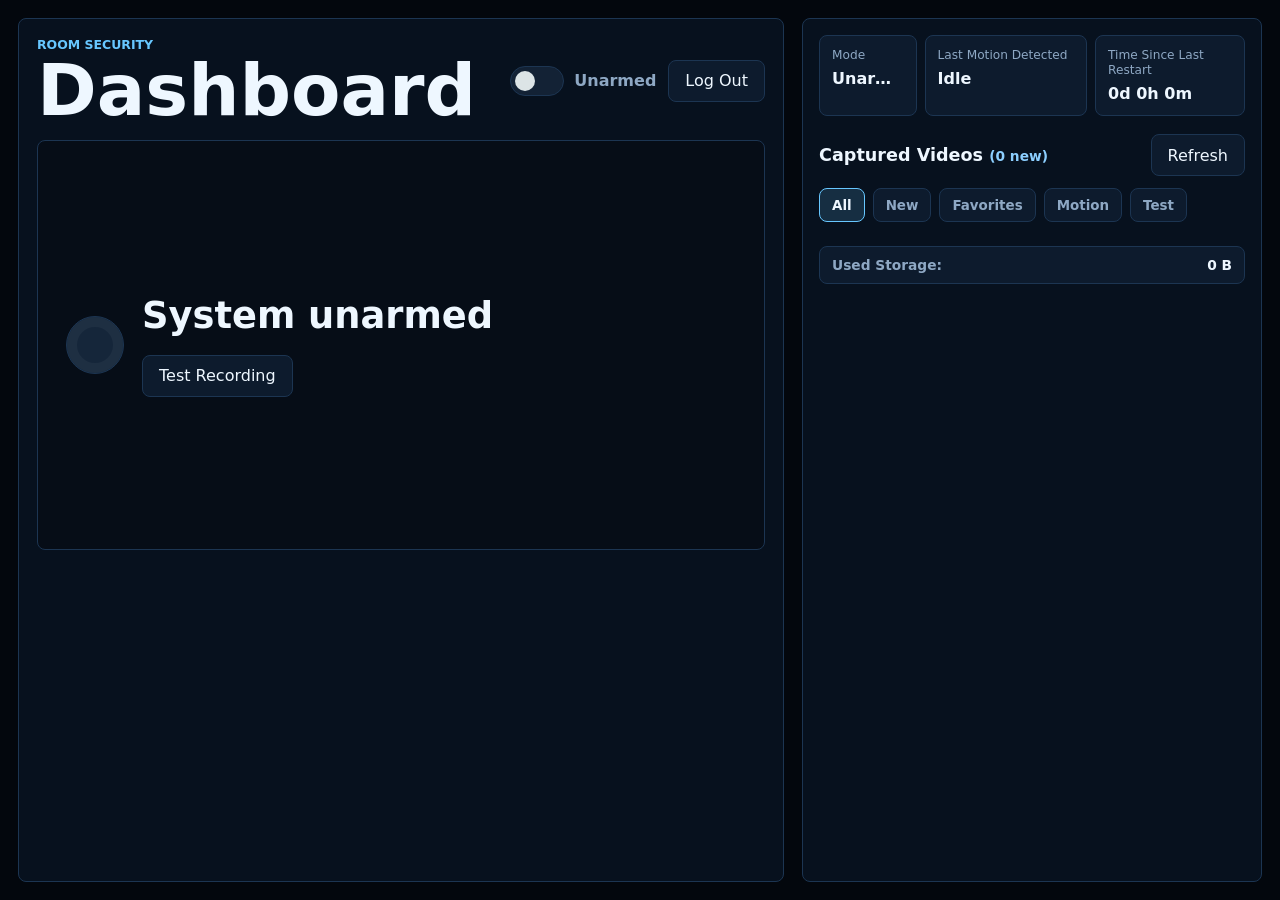
==== public/index.html @ 054a7346 "Add count for captured videos" ====
<!doctype html>
<html lang="en">
  <head>
    <meta charset="utf-8">
    <meta name="viewport" content="width=device-width, initial-scale=1">
    <title>Room Security Dashboard</title>
    <link rel="icon" href="favicon.ico" type="image/x-icon">
    <link rel="stylesheet" href="styles.css">
  </head>
  <body>
    <main class="app-shell">
      <section class="camera-panel" aria-label="Live camera monitor">
        <div class="topbar">
          <div>
            <p class="eyebrow">Room Security</p>
            <h1>Dashboard</h1>
          </div>
          <div class="topbar-actions">
            <label class="arm-switch">
              <input id="armedToggle" type="checkbox">
              <span class="track" aria-hidden="true"></span>
              <span id="armedLabel">Unarmed</span>
            </label>
            <button id="logoutButton" type="button">Log Out</button>
          </div>
        </div>

        <div class="sensor-panel">
          <div id="systemLight" class="system-light" aria-hidden="true"></div>
          <div>
            <h2 id="systemSummary">System unarmed</h2>
            <p id="systemDetail"></p>
            <div class="sensor-actions">
              <button id="testRecordingButton" type="button">Test Recording</button>
            </div>
          </div>
          <div id="recordingBadge" class="recording-badge" hidden>Recording</div>
        </div>
      </section>

      <aside class="side-panel" aria-label="Security events">
        <div class="status-grid">
          <div>
            <span class="metric-label">Mode</span>
            <strong id="modeMetric">Unarmed</strong>
          </div>
          <div>
            <span class="metric-label">Last Motion Detected</span>
            <strong id="motionMetric">Idle</strong>
          </div>
          <div>
            <span class="metric-label">Time Since Last Restart</span>
            <strong id="uptimeMetric">0d 0h 0m</strong>
          </div>
        </div>

        <div class="events-header">
          <h2>Captured Videos <span id="newClipsCount">(0 new)</span></h2>
          <button id="refreshButton" type="button">Refresh</button>
        </div>
        <div class="capture-filters" role="tablist" aria-label="Capture filters">
          <button type="button" role="tab" aria-selected="true" data-filter="all">All</button>
          <button type="button" role="tab" aria-selected="false" data-filter="new">New</button>
          <button type="button" role="tab" aria-selected="false" data-filter="favorites">Favorites</button>
          <button type="button" role="tab" aria-selected="false" data-filter="motion">Motion</button>
          <button type="button" role="tab" aria-selected="false" data-filter="test">Test</button>
        </div>
        <div id="capturesList" class="captures-list"></div>
        <div class="storage-summary">
          <span>Used Storage:</span>
          <strong id="storageMetric">0 B</strong>
        </div>
      </aside>
    </main>

    <template id="captureTemplate">
      <article class="capture-card">
        <video controls preload="metadata"></video>
        <div>
          <h3></h3>
          <p></p>
        </div>
        <div class="capture-actions">
          <button class="favorite-button" type="button" aria-pressed="false">Favorite</button>
          <a class="download-button" aria-label="Download recording" title="Download recording">
            <svg aria-hidden="true" viewBox="0 0 24 24">
              <path d="M12 3v12"></path>
              <path d="M7 10l5 5 5-5"></path>
              <path d="M5 21h14"></path>
            </svg>
          </a>
          <button class="delete-button" type="button" aria-label="Delete recording" title="Delete recording">
            <svg aria-hidden="true" viewBox="0 0 24 24">
              <path d="M3 6h18"></path>
              <path d="M8 6V4h8v2"></path>
              <path d="M6 6l1 15h10l1-15"></path>
              <path d="M10 11v6"></path>
              <path d="M14 11v6"></path>
            </svg>
          </button>
        </div>
      </article>
    </template>

    <script src="app.js"></script>
  </body>
</html>
---- public/styles.css ----
:root {
  color-scheme: dark;
  --bg: #03070d;
  --panel: #07111e;
  --panel-strong: #0d1b2d;
  --text: #eef7ff;
  --muted: #8ea8c4;
  --line: #1c3552;
  --accent: #67c7ff;
  --accent-strong: #1f8fd1;
  --danger: #ff5f7a;
  --warning: #8ccfff;
}

* {
  box-sizing: border-box;
}

[hidden] {
  display: none !important;
}

body {
  margin: 0;
  min-height: 100vh;
  font-family: Inter, ui-sans-serif, system-ui, -apple-system, BlinkMacSystemFont, "Segoe UI", sans-serif;
  background: var(--bg);
  color: var(--text);
}

button,
input,
.download-button {
  font: inherit;
}

button {
  min-height: 42px;
  border: 1px solid var(--line);
  border-radius: 8px;
  padding: 0 16px;
  background: var(--panel-strong);
  color: var(--text);
  cursor: pointer;
}

.download-button {
  min-height: 42px;
  border: 1px solid var(--line);
  border-radius: 8px;
  background: var(--panel-strong);
  color: var(--text);
  cursor: pointer;
  text-decoration: none;
}

button:disabled {
  cursor: not-allowed;
  opacity: 0.45;
}

.primary-button {
  border-color: transparent;
  background: var(--accent);
  color: #03101a;
  font-weight: 700;
}

.app-shell {
  display: grid;
  grid-template-columns: minmax(0, 1fr) 460px;
  gap: 18px;
  min-height: 100vh;
  padding: 18px;
}

.camera-panel,
.side-panel {
  min-width: 0;
  border: 1px solid var(--line);
  border-radius: 8px;
  background: var(--panel);
}

.camera-panel {
  display: flex;
  flex-direction: column;
  gap: 16px;
  padding: 18px;
}

.topbar,
.controls,
.events-header,
.arm-switch,
.field {
  display: flex;
  align-items: center;
}

.topbar {
  justify-content: space-between;
  gap: 16px;
}

.topbar-actions {
  display: flex;
  align-items: center;
  gap: 12px;
}

.eyebrow {
  margin: 0 0 4px;
  color: var(--accent);
  font-size: 0.78rem;
  font-weight: 800;
  letter-spacing: 0;
  text-transform: uppercase;
}

h1,
h2,
h3,
p {
  margin: 0;
}

h1 {
  font-size: clamp(2rem, 7vw, 4.5rem);
  line-height: 0.95;
}

.arm-switch {
  flex: 0 0 auto;
  gap: 10px;
  color: var(--muted);
  font-weight: 700;
}

.arm-switch input {
  position: absolute;
  opacity: 0;
}

.track {
  width: 54px;
  height: 30px;
  border: 1px solid var(--line);
  border-radius: 999px;
  background: #132235;
  position: relative;
}

.track::after {
  content: "";
  position: absolute;
  top: 4px;
  left: 4px;
  width: 20px;
  height: 20px;
  border-radius: 50%;
  background: #dce4e6;
  transition: transform 160ms ease, background 160ms ease;
}

.arm-switch input:checked + .track {
  background: rgba(103, 199, 255, 0.2);
  border-color: var(--accent);
}

.arm-switch input:checked + .track::after {
  transform: translateX(24px);
  background: var(--accent);
}

.sensor-panel {
  position: relative;
  width: min(100%, 760px);
  aspect-ratio: 16 / 9;
  min-height: 0;
  display: grid;
  grid-template-columns: auto minmax(0, 1fr);
  gap: 18px;
  align-items: center;
  padding: 28px;
  overflow: hidden;
  border: 1px solid var(--line);
  border-radius: 8px;
  background: #060d17;
}

.sensor-panel h2 {
  margin: 0 0 8px;
  font-size: clamp(1.4rem, 3vw, 2.3rem);
}

.sensor-panel p {
  max-width: 540px;
  color: var(--muted);
  line-height: 1.5;
}

.sensor-actions {
  display: flex;
  gap: 10px;
  margin-top: 18px;
}

.system-light {
  width: 58px;
  height: 58px;
  border: 1px solid var(--line);
  border-radius: 50%;
  background: #15263a;
  box-shadow: inset 0 0 0 10px rgba(255, 255, 255, 0.04);
}

.system-light[data-state="armed"] {
  background: var(--accent);
  box-shadow: 0 0 28px rgba(103, 199, 255, 0.28);
}

.system-light[data-state="recording"] {
  background: var(--danger);
  box-shadow: 0 0 28px rgba(255, 92, 92, 0.32);
}

.recording-badge {
  position: absolute;
  top: 14px;
  right: 14px;
  border-radius: 999px;
  padding: 8px 12px;
  background: var(--danger);
  color: white;
  font-weight: 800;
}

.controls {
  flex-wrap: wrap;
  gap: 10px;
}

.field {
  gap: 10px;
  min-height: 42px;
  padding: 0 12px;
  border: 1px solid var(--line);
  border-radius: 8px;
  background: var(--panel-strong);
  color: var(--muted);
}

.field input[type="number"] {
  width: 64px;
  border: 0;
  background: transparent;
  color: var(--text);
}

.field input[type="range"] {
  width: 150px;
}

.side-panel {
  padding: 16px;
  overflow: auto;
}

.status-grid {
  display: grid;
  grid-template-columns: minmax(92px, 0.75fr) minmax(150px, 1.25fr) minmax(150px, 1fr);
  gap: 8px;
  margin-bottom: 18px;
}

.status-grid > div {
  border: 1px solid var(--line);
  border-radius: 8px;
  padding: 12px;
  background: var(--panel-strong);
}

.metric-label {
  display: block;
  margin-bottom: 6px;
  color: var(--muted);
  font-size: 0.76rem;
  line-height: 1.25;
}

.status-grid strong {
  display: block;
  overflow: hidden;
  text-overflow: ellipsis;
  white-space: nowrap;
}

.events-header {
  justify-content: space-between;
  gap: 12px;
  margin-bottom: 12px;
}

.events-header h2 {
  font-size: 1.1rem;
}

#newClipsCount {
  color: var(--warning);
  font-size: 0.86rem;
  font-weight: 800;
}

.capture-filters {
  display: flex;
  flex-wrap: wrap;
  gap: 8px;
  margin-bottom: 12px;
}

.capture-filters button {
  min-height: 34px;
  padding: 0 12px;
  color: var(--muted);
  font-size: 0.84rem;
  font-weight: 700;
}

.capture-filters button[aria-selected="true"] {
  border-color: var(--accent);
  background: rgba(103, 199, 255, 0.16);
  color: var(--text);
}

.captures-list {
  display: grid;
  gap: 12px;
}

.storage-summary {
  display: flex;
  justify-content: space-between;
  gap: 12px;
  margin-top: 12px;
  border: 1px solid var(--line);
  border-radius: 8px;
  padding: 10px 12px;
  background: var(--panel-strong);
  color: var(--muted);
  font-size: 0.86rem;
  font-weight: 700;
}

.storage-summary strong {
  color: var(--text);
}

.capture-card {
  display: grid;
  grid-template-columns: 132px minmax(0, 1fr) auto;
  gap: 12px;
  align-items: center;
  border: 1px solid var(--line);
  border-radius: 8px;
  padding: 10px;
  background: var(--panel-strong);
}

.capture-card[data-viewed="false"] {
  border-color: rgba(255, 214, 102, 0.8);
  background: #33280f;
}

.capture-card[data-viewed="false"]::before {
  content: "New";
  align-self: start;
  justify-self: start;
  border-radius: 999px;
  padding: 4px 8px;
  background: #ffd666;
  color: #1a1200;
  font-size: 0.72rem;
  font-weight: 800;
  grid-column: 1 / -1;
  line-height: 1;
}

.capture-card video {
  width: 132px;
  aspect-ratio: 16 / 9;
  border-radius: 6px;
  background: #050607;
}

.capture-card h3 {
  overflow-wrap: anywhere;
  font-size: 0.94rem;
}

.capture-card p {
  margin-top: 4px;
  color: var(--muted);
  font-size: 0.84rem;
}

.favorite-button {
  min-width: 92px;
  border-color: rgba(140, 207, 255, 0.45);
  color: var(--warning);
}

.favorite-button[aria-pressed="true"] {
  background: var(--warning);
  color: #03101a;
  font-weight: 700;
}

.capture-actions {
  display: flex;
  align-items: center;
  gap: 8px;
}

.download-button,
.delete-button {
  display: inline-grid;
  place-items: center;
  width: 42px;
  min-width: 42px;
  padding: 0;
  border-color: rgba(255, 92, 92, 0.45);
  color: var(--danger);
}

.download-button {
  border-color: rgba(103, 199, 255, 0.45);
  color: var(--accent);
}

.delete-button svg {
  width: 20px;
  height: 20px;
  fill: none;
  stroke: currentColor;
  stroke-linecap: round;
  stroke-linejoin: round;
  stroke-width: 2;
}

.download-button svg {
  width: 20px;
  height: 20px;
  fill: none;
  stroke: currentColor;
  stroke-linecap: round;
  stroke-linejoin: round;
  stroke-width: 2;
}

.download-button:hover {
  background: rgba(103, 199, 255, 0.14);
}

.delete-button:hover {
  background: rgba(255, 92, 92, 0.16);
}

.empty-state {
  border: 1px dashed var(--line);
  border-radius: 8px;
  padding: 20px;
  color: var(--muted);
  text-align: center;
}

.login-page {
  display: grid;
  place-items: center;
  padding: 18px;
}

.login-shell {
  width: min(100%, 420px);
}

.login-panel {
  display: grid;
  gap: 16px;
  border: 1px solid var(--line);
  border-radius: 8px;
  padding: 22px;
  background: var(--panel);
}

.login-panel h1 {
  margin-bottom: 8px;
  font-size: 2.2rem;
}

.login-field {
  display: grid;
  gap: 8px;
  color: var(--muted);
  font-weight: 700;
}

.login-field input {
  min-height: 44px;
  border: 1px solid var(--line);
  border-radius: 8px;
  padding: 0 12px;
  background: var(--panel-strong);
  color: var(--text);
}

.login-error {
  color: var(--danger);
}

@media (max-width: 900px) {
  .app-shell {
    grid-template-columns: 1fr;
  }

  .sensor-panel {
    width: 100%;
  }
}

@media (max-width: 540px) {
  .app-shell {
    padding: 10px;
  }

  .topbar {
    align-items: flex-start;
    flex-direction: column;
  }

  .topbar-actions {
    width: 100%;
    justify-content: space-between;
  }

  .controls > *,
  .field {
    width: 100%;
  }

  .field {
    justify-content: space-between;
  }

  .field input[type="range"] {
    width: 45%;
  }

  .status-grid,
  .capture-card {
    grid-template-columns: 1fr;
  }

  .sensor-panel {
    grid-template-columns: 1fr;
    aspect-ratio: auto;
    min-height: 220px;
  }

  .capture-actions {
    justify-content: space-between;
  }

  .capture-card video {
    width: 100%;
  }
}
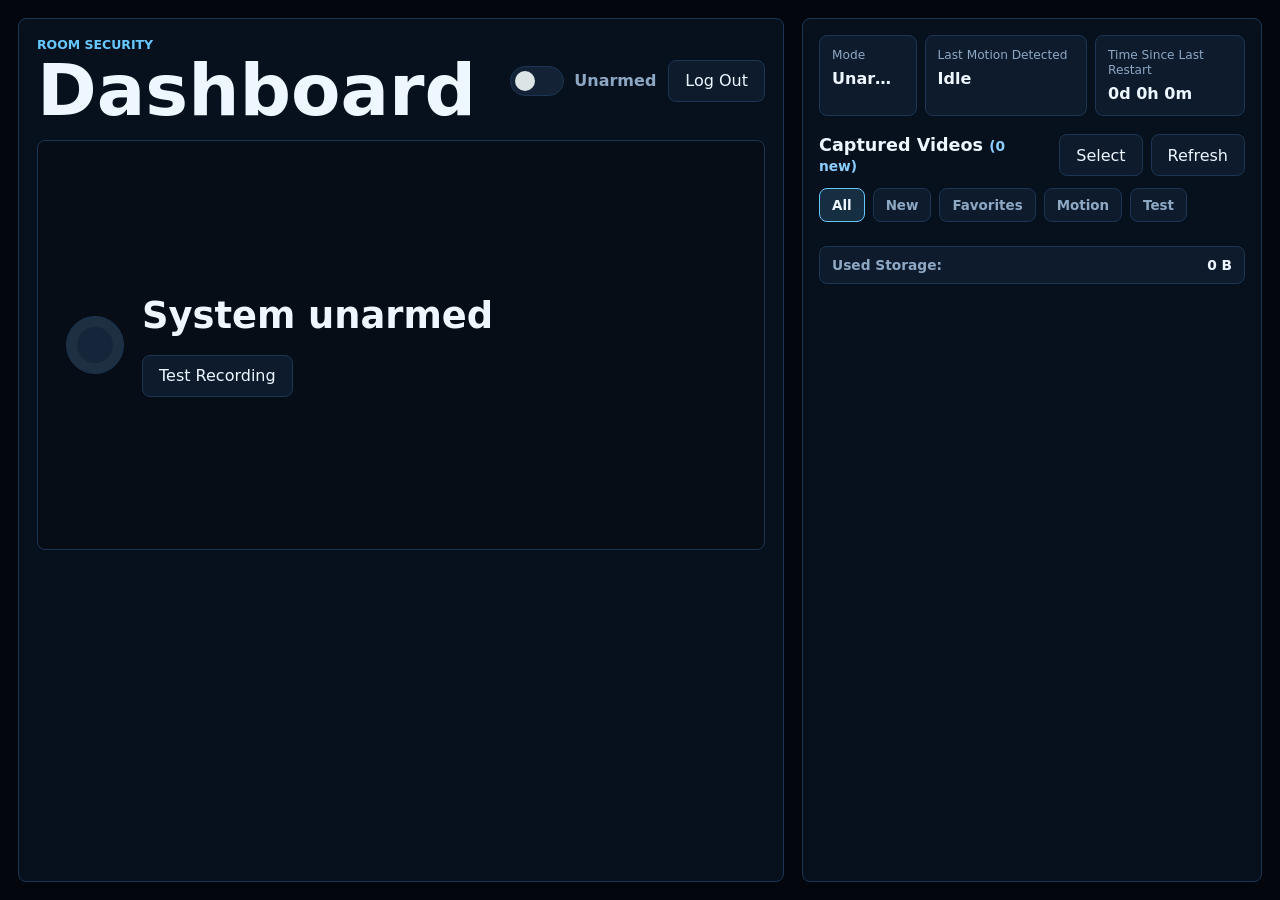
==== commit 6ab451d1: "Add option to select multiple clips at once" ====
--- a/public/index.html
+++ b/public/index.html
@@ -56,7 +56,10 @@
 
         <div class="events-header">
           <h2>Captured Videos <span id="newClipsCount">(0 new)</span></h2>
-          <button id="refreshButton" type="button">Refresh</button>
+          <div class="events-actions">
+            <button id="selectModeButton" type="button">Select</button>
+            <button id="refreshButton" type="button">Refresh</button>
+          </div>
         </div>
         <div class="capture-filters" role="tablist" aria-label="Capture filters">
           <button type="button" role="tab" aria-selected="true" data-filter="all">All</button>
@@ -64,6 +67,13 @@
           <button type="button" role="tab" aria-selected="false" data-filter="favorites">Favorites</button>
           <button type="button" role="tab" aria-selected="false" data-filter="motion">Motion</button>
           <button type="button" role="tab" aria-selected="false" data-filter="test">Test</button>
+        </div>
+        <div class="bulk-actions" hidden>
+          <button id="selectAllButton" type="button">Select All</button>
+          <button id="selectVisibleButton" type="button">Select Visible</button>
+          <span id="selectionCount">0 selected</span>
+          <button id="downloadSelectedButton" type="button" disabled>Download Selected</button>
+          <button id="deleteSelectedButton" type="button" disabled>Delete Selected</button>
         </div>
         <div id="capturesList" class="captures-list"></div>
         <div class="storage-summary">
@@ -75,6 +85,9 @@
 
     <template id="captureTemplate">
       <article class="capture-card">
+        <label class="capture-select">
+          <input type="checkbox" aria-label="Select recording">
+        </label>
         <video controls preload="metadata"></video>
         <div>
           <h3></h3>
--- a/public/styles.css
+++ b/public/styles.css
@@ -302,6 +302,11 @@
   margin-bottom: 12px;
 }
 
+.events-actions {
+  display: flex;
+  gap: 8px;
+}
+
 .events-header h2 {
   font-size: 1.1rem;
 }
@@ -333,6 +338,33 @@
   color: var(--text);
 }
 
+.bulk-actions {
+  display: flex;
+  flex-wrap: wrap;
+  align-items: center;
+  gap: 8px;
+  margin-bottom: 12px;
+}
+
+.bulk-actions button {
+  min-height: 34px;
+  padding: 0 12px;
+  font-size: 0.84rem;
+  font-weight: 700;
+}
+
+.bulk-actions span {
+  color: var(--muted);
+  font-size: 0.84rem;
+  font-weight: 700;
+}
+
+#deleteSelectedButton[data-confirming="true"] {
+  border-color: var(--danger);
+  background: var(--danger);
+  color: white;
+}
+
 .captures-list {
   display: grid;
   gap: 12px;
@@ -358,13 +390,17 @@
 
 .capture-card {
   display: grid;
-  grid-template-columns: 132px minmax(0, 1fr) auto;
+  grid-template-columns: auto 132px minmax(0, 1fr) auto;
   gap: 12px;
   align-items: center;
   border: 1px solid var(--line);
   border-radius: 8px;
   padding: 10px;
   background: var(--panel-strong);
+}
+
+.capture-card[data-selecting="false"] {
+  grid-template-columns: 132px minmax(0, 1fr) auto;
 }
 
 .capture-card[data-viewed="false"] {
@@ -386,6 +422,18 @@
   line-height: 1;
 }
 
+.capture-select {
+  display: grid;
+  place-items: center;
+}
+
+.capture-select input {
+  width: 18px;
+  height: 18px;
+  accent-color: var(--accent);
+  cursor: pointer;
+}
+
 .capture-card video {
   width: 132px;
   aspect-ratio: 16 / 9;
@@ -466,6 +514,11 @@
   background: rgba(255, 92, 92, 0.16);
 }
 
+.delete-button[data-confirming="true"] {
+  background: var(--danger);
+  color: white;
+}
+
 .empty-state {
   border: 1px dashed var(--line);
   border-radius: 8px;
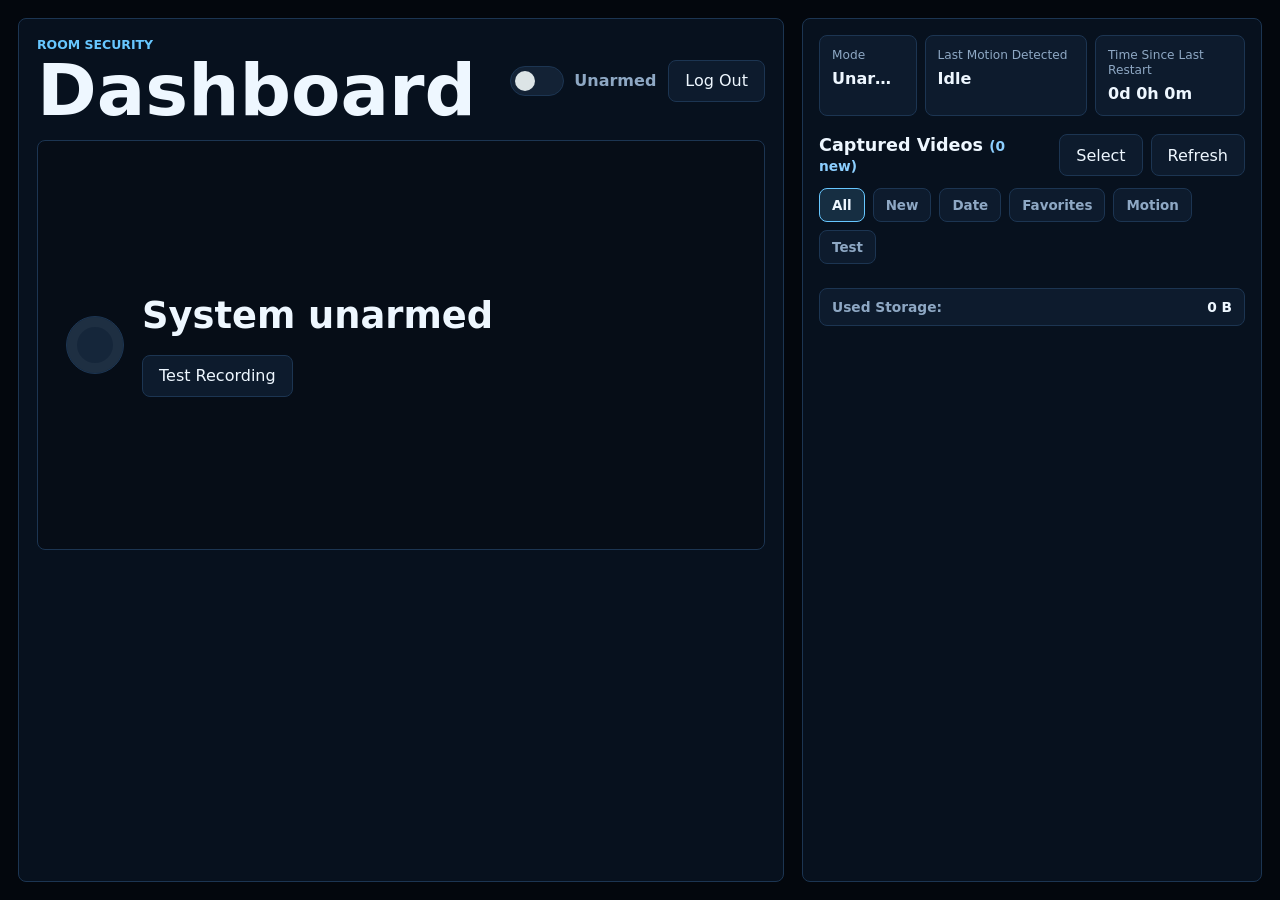
==== commit 3185547b: "Turn date into a category and bug fixes" ====
--- a/public/index.html
+++ b/public/index.html
@@ -61,9 +61,10 @@
             <button id="refreshButton" type="button">Refresh</button>
           </div>
         </div>
-        <div class="capture-filters" role="tablist" aria-label="Capture filters">
+        <div class="capture-filters" role="tablist" aria-label="Recording views">
           <button type="button" role="tab" aria-selected="true" data-filter="all">All</button>
           <button type="button" role="tab" aria-selected="false" data-filter="new">New</button>
+          <button type="button" role="tab" aria-selected="false" data-filter="date">Date</button>
           <button type="button" role="tab" aria-selected="false" data-filter="favorites">Favorites</button>
           <button type="button" role="tab" aria-selected="false" data-filter="motion">Motion</button>
           <button type="button" role="tab" aria-selected="false" data-filter="test">Test</button>
--- a/public/styles.css
+++ b/public/styles.css
@@ -370,6 +370,65 @@
   gap: 12px;
 }
 
+.capture-date-group {
+  overflow: hidden;
+  border: 1px solid var(--line);
+  border-radius: 8px;
+  background: rgba(13, 27, 45, 0.45);
+}
+
+.capture-date-summary {
+  display: grid;
+  grid-template-columns: auto minmax(0, 1fr) auto;
+  align-items: center;
+  gap: 12px;
+  padding: 12px 14px;
+  color: var(--text);
+  font-weight: 800;
+  cursor: pointer;
+  list-style: none;
+}
+
+.capture-date-summary::-webkit-details-marker {
+  display: none;
+}
+
+.capture-date-summary::before {
+  content: "";
+  width: 0;
+  height: 0;
+  border-top: 5px solid transparent;
+  border-bottom: 5px solid transparent;
+  border-left: 7px solid var(--accent);
+  transition: transform 160ms ease;
+}
+
+.capture-date-group[open] > .capture-date-summary::before {
+  transform: rotate(90deg);
+}
+
+.capture-date-summary:hover {
+  background: rgba(103, 199, 255, 0.08);
+}
+
+.capture-date-summary:focus-visible {
+  outline: 2px solid var(--accent);
+  outline-offset: -2px;
+}
+
+.capture-date-count {
+  margin-left: auto;
+  color: var(--muted);
+  font-size: 0.8rem;
+  font-weight: 700;
+}
+
+.capture-date-list {
+  display: grid;
+  gap: 10px;
+  padding: 0 10px 10px;
+}
+
 .storage-summary {
   display: flex;
   justify-content: space-between;
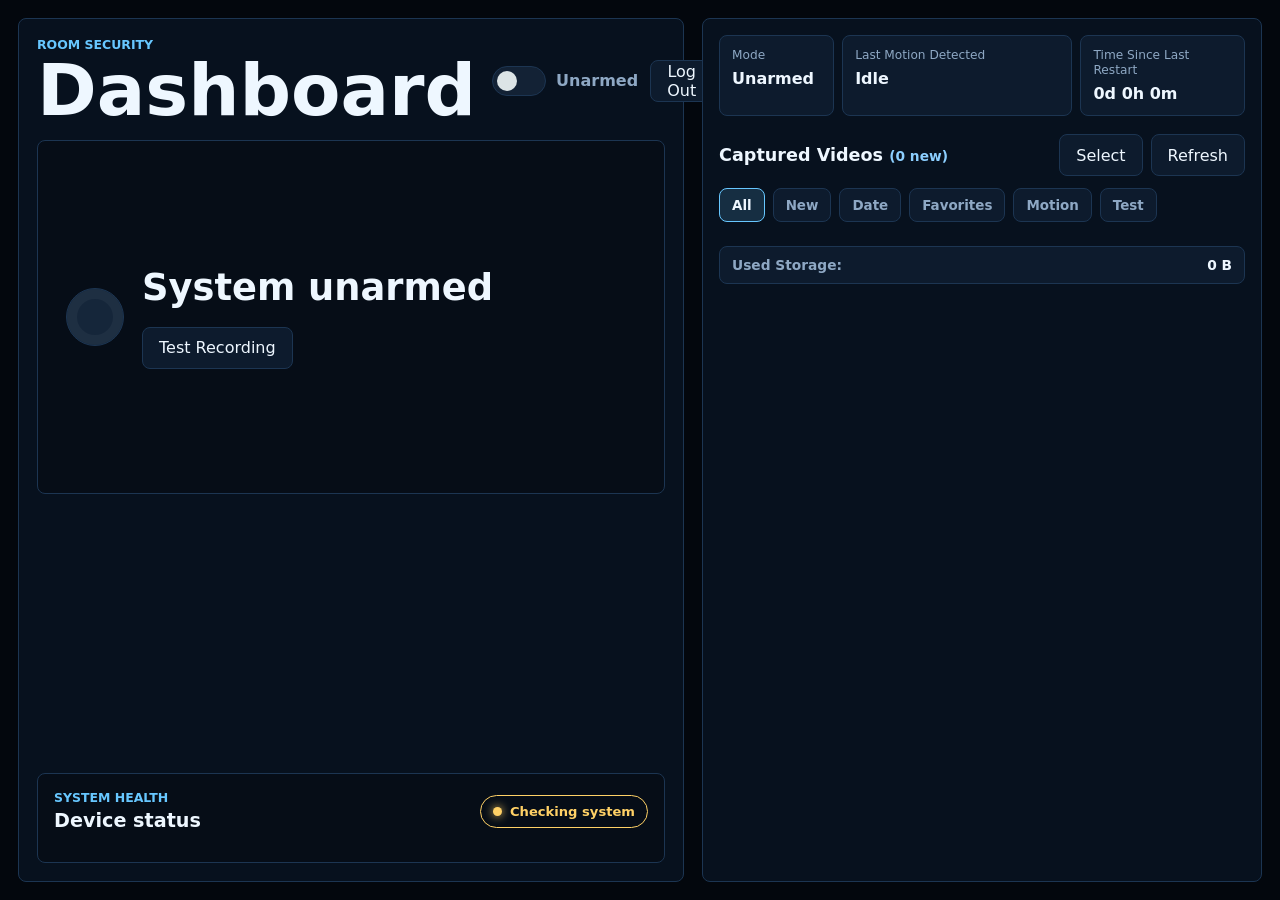
==== commit 0af7da9b: "Add system health monitoring features" ====
--- a/public/index.html
+++ b/public/index.html
@@ -36,6 +36,19 @@
           </div>
           <div id="recordingBadge" class="recording-badge" hidden>Recording</div>
         </div>
+
+        <section class="health-panel" aria-labelledby="healthHeading">
+          <div class="health-header">
+            <div>
+              <p class="eyebrow">System Health</p>
+              <h2 id="healthHeading">Device status</h2>
+            </div>
+            <div id="overallHealth" class="overall-health" data-health="warning" aria-live="polite">
+              Checking system
+            </div>
+          </div>
+          <div id="healthGrid" class="health-grid" aria-live="polite"></div>
+        </section>
       </section>
 
       <aside class="side-panel" aria-label="Security events">
--- a/public/styles.css
+++ b/public/styles.css
@@ -10,6 +10,9 @@
   --accent-strong: #1f8fd1;
   --danger: #ff5f7a;
   --warning: #8ccfff;
+  --health-good: #4ade80;
+  --health-warning: #ffd166;
+  --health-critical: #ff5f7a;
 }
 
 * {
@@ -68,7 +71,7 @@
 
 .app-shell {
   display: grid;
-  grid-template-columns: minmax(0, 1fr) 460px;
+  grid-template-columns: minmax(0, 1fr) 560px;
   gap: 18px;
   min-height: 100vh;
   padding: 18px;
@@ -236,6 +239,98 @@
   font-weight: 800;
 }
 
+.health-panel {
+  display: grid;
+  gap: 14px;
+  margin-top: auto;
+  border: 1px solid var(--line);
+  border-radius: 8px;
+  padding: 16px;
+  background: #060d17;
+}
+
+.health-header {
+  display: flex;
+  align-items: center;
+  justify-content: space-between;
+  gap: 16px;
+}
+
+.health-header h2 {
+  font-size: 1.2rem;
+}
+
+.overall-health {
+  display: flex;
+  align-items: center;
+  gap: 8px;
+  border: 1px solid currentColor;
+  border-radius: 999px;
+  padding: 8px 12px;
+  font-size: 0.82rem;
+  font-weight: 800;
+}
+
+.overall-health::before {
+  content: "";
+  width: 9px;
+  height: 9px;
+  flex: 0 0 auto;
+  border-radius: 50%;
+  background: currentColor;
+  box-shadow: 0 0 10px currentColor;
+}
+
+[data-health="good"] {
+  color: var(--health-good);
+}
+
+[data-health="warning"] {
+  color: var(--health-warning);
+}
+
+[data-health="critical"] {
+  color: var(--health-critical);
+}
+
+.health-grid {
+  display: grid;
+  grid-template-columns: repeat(auto-fit, minmax(150px, 1fr));
+  gap: 10px;
+}
+
+.health-item {
+  min-width: 0;
+  display: grid;
+  gap: 5px;
+  border: 1px solid var(--line);
+  border-top: 3px solid currentColor;
+  border-radius: 8px;
+  padding: 12px;
+  background: var(--panel-strong);
+}
+
+.health-item span {
+  color: var(--muted);
+  font-size: 0.76rem;
+  font-weight: 700;
+}
+
+.health-item strong {
+  overflow-wrap: anywhere;
+  color: currentColor;
+  font-size: 0.96rem;
+}
+
+.health-item small {
+  overflow: hidden;
+  color: var(--muted);
+  font-size: 0.73rem;
+  line-height: 1.35;
+  text-overflow: ellipsis;
+  white-space: nowrap;
+}
+
 .controls {
   flex-wrap: wrap;
   gap: 10px;
@@ -269,7 +364,7 @@
 
 .status-grid {
   display: grid;
-  grid-template-columns: minmax(92px, 0.75fr) minmax(150px, 1.25fr) minmax(150px, 1fr);
+  grid-template-columns: minmax(92px, 0.7fr) minmax(210px, 1.4fr) minmax(150px, 1fr);
   gap: 8px;
   margin-bottom: 18px;
 }
@@ -294,6 +389,12 @@
   overflow: hidden;
   text-overflow: ellipsis;
   white-space: nowrap;
+}
+
+#motionMetric {
+  overflow: visible;
+  text-overflow: clip;
+  white-space: normal;
 }
 
 .events-header {
@@ -630,7 +731,7 @@
   color: var(--danger);
 }
 
-@media (max-width: 900px) {
+@media (max-width: 1100px) {
   .app-shell {
     grid-template-columns: 1fr;
   }
@@ -686,4 +787,13 @@
   .capture-card video {
     width: 100%;
   }
-}
+
+  .health-header {
+    align-items: flex-start;
+    flex-direction: column;
+  }
+
+  .health-grid {
+    grid-template-columns: 1fr;
+  }
+}
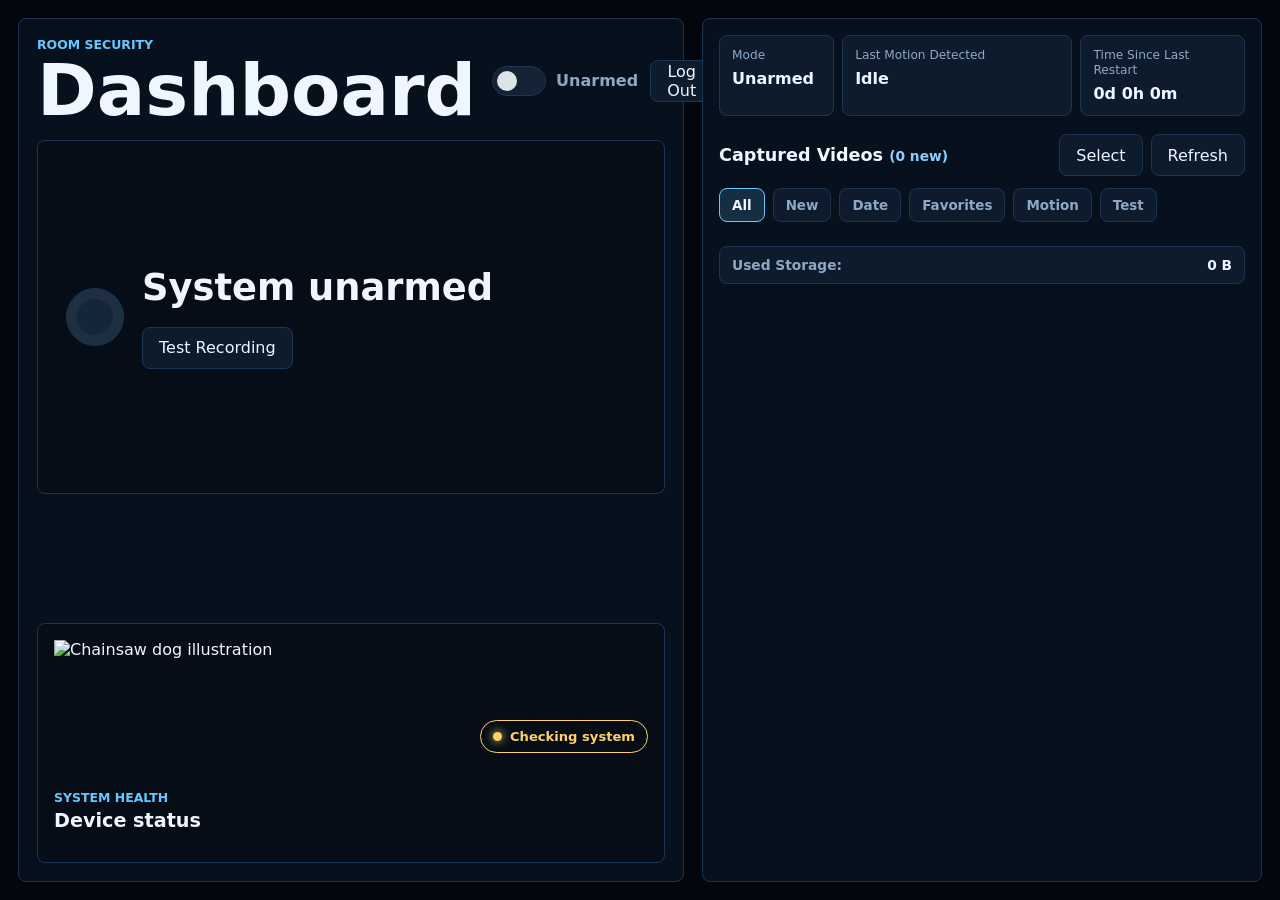
==== commit ecb78a74: "Add Pochita to the dashboard cuz why not" ====
--- a/public/index.html
+++ b/public/index.html
@@ -39,7 +39,8 @@
 
         <section class="health-panel" aria-labelledby="healthHeading">
           <div class="health-header">
-            <div>
+            <div class="health-heading">
+              <img class="health-mascot" src="system-health-mascot.png" alt="Chainsaw dog illustration">
               <p class="eyebrow">System Health</p>
               <h2 id="healthHeading">Device status</h2>
             </div>
--- a/public/styles.css
+++ b/public/styles.css
@@ -260,6 +260,19 @@
   font-size: 1.2rem;
 }
 
+.health-heading {
+  display: flex;
+  align-items: flex-start;
+  flex-direction: column;
+}
+
+.health-mascot {
+  width: auto;
+  height: clamp(100px, 11vw, 140px);
+  margin-bottom: 10px;
+  object-fit: contain;
+}
+
 .overall-health {
   display: flex;
   align-items: center;
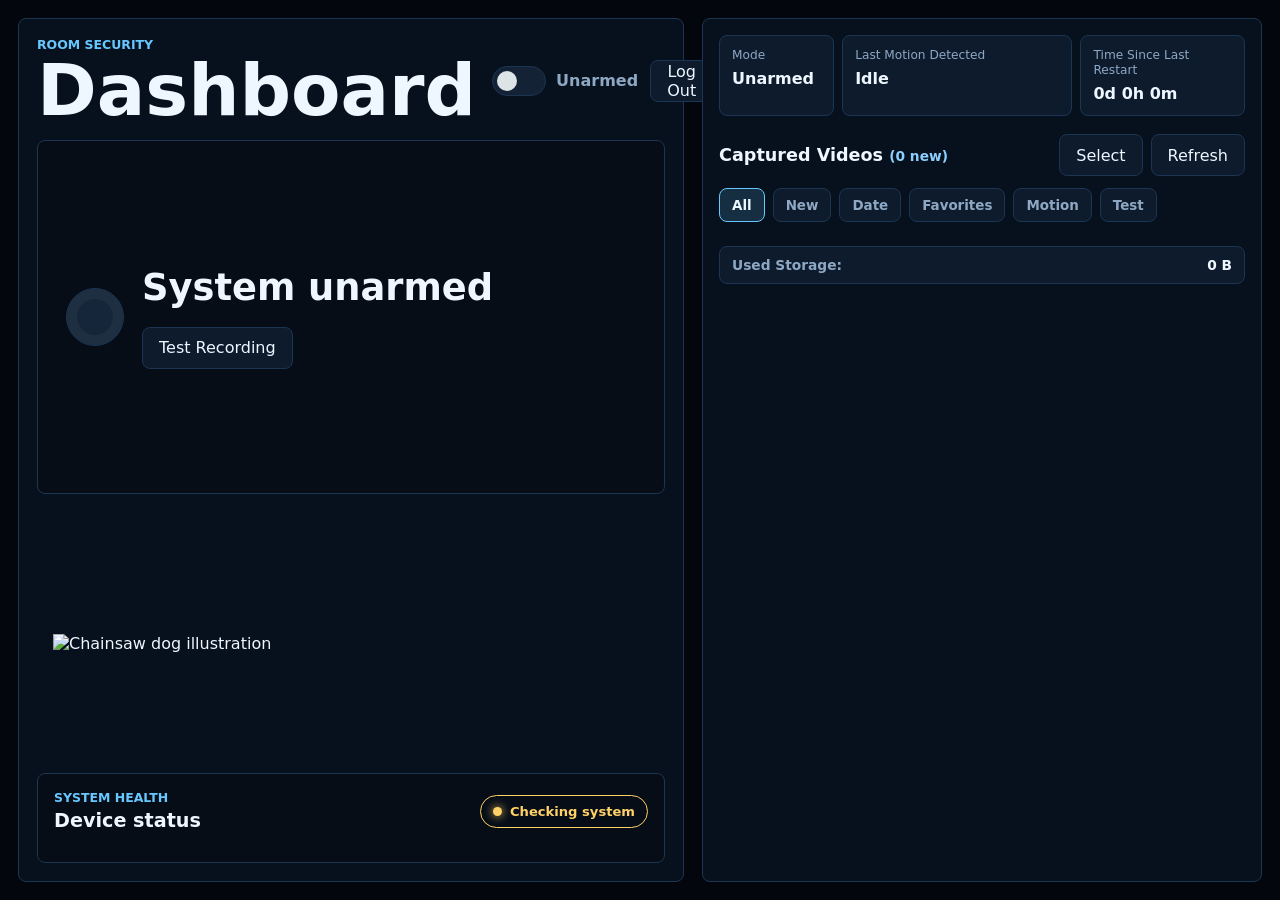
==== commit e518cf28: "Fix Pochita (probably)" ====
--- a/public/index.html
+++ b/public/index.html
@@ -37,19 +37,21 @@
           <div id="recordingBadge" class="recording-badge" hidden>Recording</div>
         </div>
 
-        <section class="health-panel" aria-labelledby="healthHeading">
-          <div class="health-header">
-            <div class="health-heading">
-              <img class="health-mascot" src="system-health-mascot.png" alt="Chainsaw dog illustration">
-              <p class="eyebrow">System Health</p>
-              <h2 id="healthHeading">Device status</h2>
+        <div class="health-section">
+          <img class="health-mascot" src="system-health-mascot.png" alt="Chainsaw dog illustration">
+          <section class="health-panel" aria-labelledby="healthHeading">
+            <div class="health-header">
+              <div>
+                <p class="eyebrow">System Health</p>
+                <h2 id="healthHeading">Device status</h2>
+              </div>
+              <div id="overallHealth" class="overall-health" data-health="warning" aria-live="polite">
+                Checking system
+              </div>
             </div>
-            <div id="overallHealth" class="overall-health" data-health="warning" aria-live="polite">
-              Checking system
-            </div>
-          </div>
-          <div id="healthGrid" class="health-grid" aria-live="polite"></div>
-        </section>
+            <div id="healthGrid" class="health-grid" aria-live="polite"></div>
+          </section>
+        </div>
       </section>
 
       <aside class="side-panel" aria-label="Security events">
--- a/public/styles.css
+++ b/public/styles.css
@@ -239,10 +239,14 @@
   font-weight: 800;
 }
 
+.health-section {
+  margin-top: auto;
+}
+
 .health-panel {
   display: grid;
   gap: 14px;
-  margin-top: auto;
+  width: 100%;
   border: 1px solid var(--line);
   border-radius: 8px;
   padding: 16px;
@@ -260,16 +264,11 @@
   font-size: 1.2rem;
 }
 
-.health-heading {
-  display: flex;
-  align-items: flex-start;
-  flex-direction: column;
-}
-
 .health-mascot {
+  display: block;
   width: auto;
   height: clamp(100px, 11vw, 140px);
-  margin-bottom: 10px;
+  margin: 0 0 -1px 16px;
   object-fit: contain;
 }
 
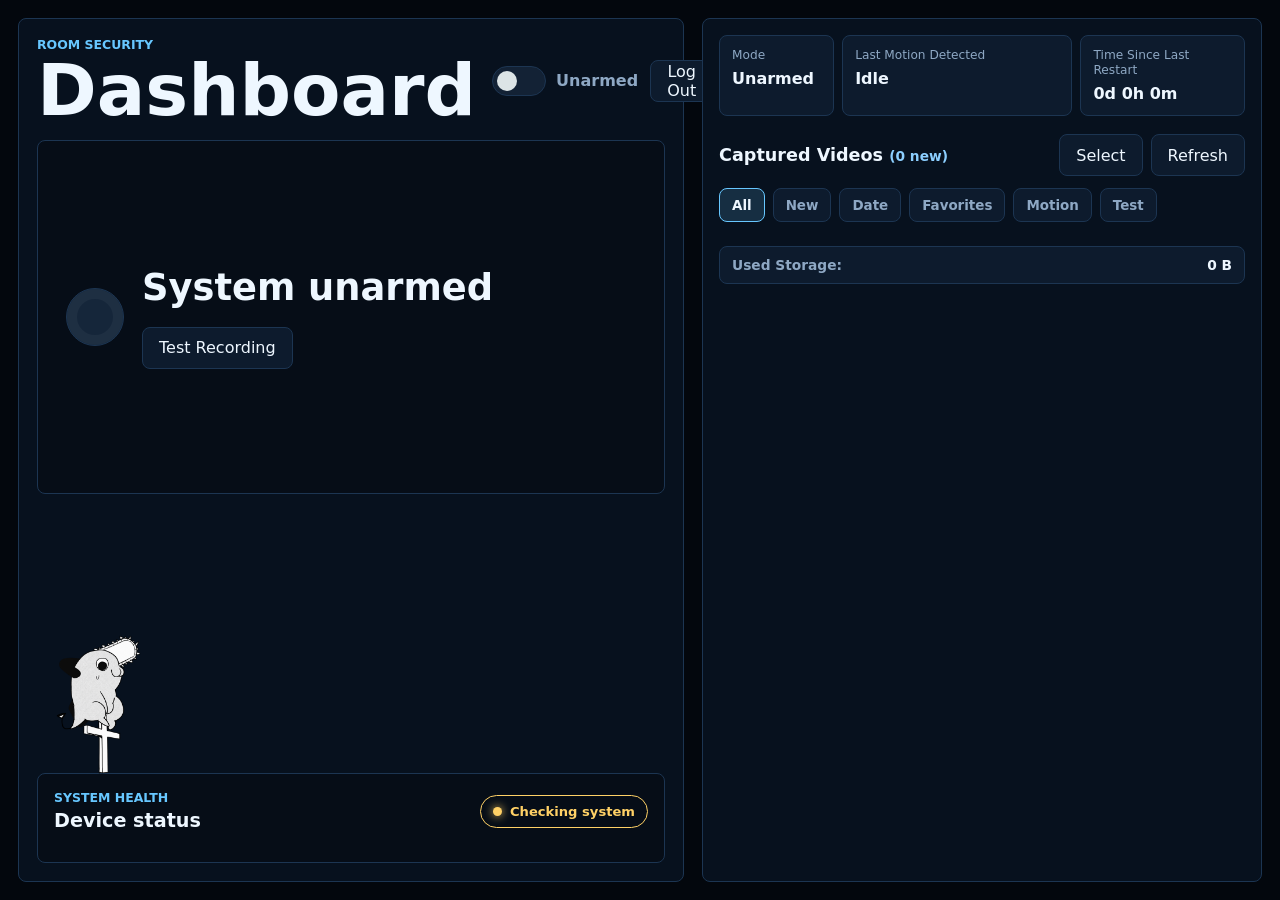
==== commit 0e7d364d: "Actually fix pochita" ====
--- a/public/index.html
+++ b/public/index.html
@@ -38,7 +38,7 @@
         </div>
 
         <div class="health-section">
-          <img class="health-mascot" src="system-health-mascot.png" alt="Chainsaw dog illustration">
+          <img class="health-mascot" src="Pochita.png" alt="Chainsaw dog illustration">
           <section class="health-panel" aria-labelledby="healthHeading">
             <div class="health-header">
               <div>
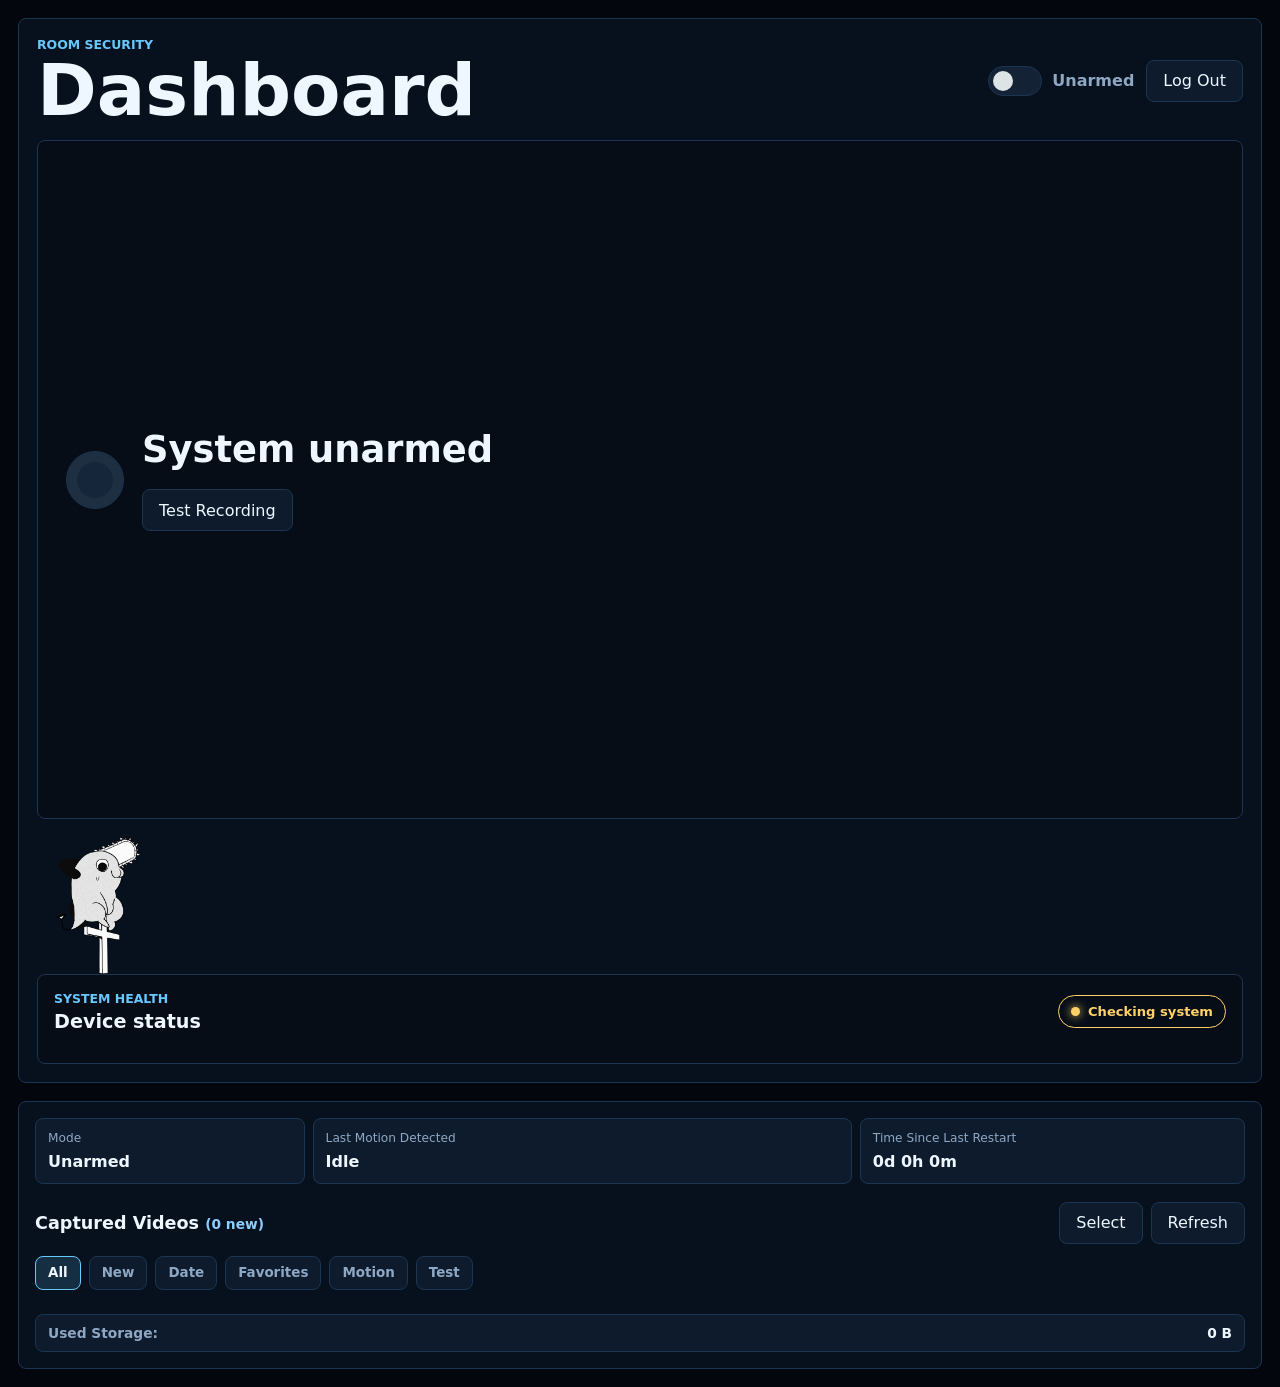
==== commit 53055f1c: "ACTUALLY fix the mobile build this time" ====
--- a/public/index.html
+++ b/public/index.html
@@ -105,7 +105,7 @@
         <label class="capture-select">
           <input type="checkbox" aria-label="Select recording">
         </label>
-        <video controls preload="metadata"></video>
+        <video controls preload="metadata" playsinline></video>
         <div>
           <h3></h3>
           <p></p>
--- a/public/styles.css
+++ b/public/styles.css
@@ -266,6 +266,7 @@
 
 .health-mascot {
   display: block;
+  max-width: 100%;
   width: auto;
   height: clamp(100px, 11vw, 140px);
   margin: 0 0 -1px 16px;
@@ -706,10 +707,13 @@
 }
 
 .login-shell {
-  width: min(100%, 420px);
+  width: 100%;
+  min-width: 0;
+  max-width: 420px;
 }
 
 .login-panel {
+  min-width: 0;
   display: grid;
   gap: 16px;
   border: 1px solid var(--line);
@@ -724,6 +728,7 @@
 }
 
 .login-field {
+  min-width: 0;
   display: grid;
   gap: 8px;
   color: var(--muted);
@@ -731,6 +736,8 @@
 }
 
 .login-field input {
+  width: 100%;
+  min-width: 0;
   min-height: 44px;
   border: 1px solid var(--line);
   border-radius: 8px;
@@ -743,7 +750,7 @@
   color: var(--danger);
 }
 
-@media (max-width: 1100px) {
+@media (max-width: 1280px) {
   .app-shell {
     grid-template-columns: 1fr;
   }
@@ -755,7 +762,13 @@
 
 @media (max-width: 540px) {
   .app-shell {
+    gap: 10px;
     padding: 10px;
+  }
+
+  .camera-panel,
+  .side-panel {
+    padding: 14px;
   }
 
   .topbar {
@@ -782,7 +795,8 @@
   }
 
   .status-grid,
-  .capture-card {
+  .capture-card,
+  .capture-card[data-selecting="false"] {
     grid-template-columns: 1fr;
   }
 
@@ -790,6 +804,20 @@
     grid-template-columns: 1fr;
     aspect-ratio: auto;
     min-height: 220px;
+    padding: 20px;
+  }
+
+  .events-header {
+    align-items: stretch;
+    flex-direction: column;
+  }
+
+  .events-actions {
+    width: 100%;
+  }
+
+  .events-actions button {
+    flex: 1;
   }
 
   .capture-actions {
@@ -805,7 +833,17 @@
     flex-direction: column;
   }
 
+  .health-mascot {
+    height: 90px;
+    margin-left: 0;
+  }
+
   .health-grid {
-    grid-template-columns: 1fr;
-  }
-}
+    grid-template-columns: repeat(2, minmax(0, 1fr));
+    gap: 8px;
+  }
+
+  .health-item {
+    padding: 10px;
+  }
+}
